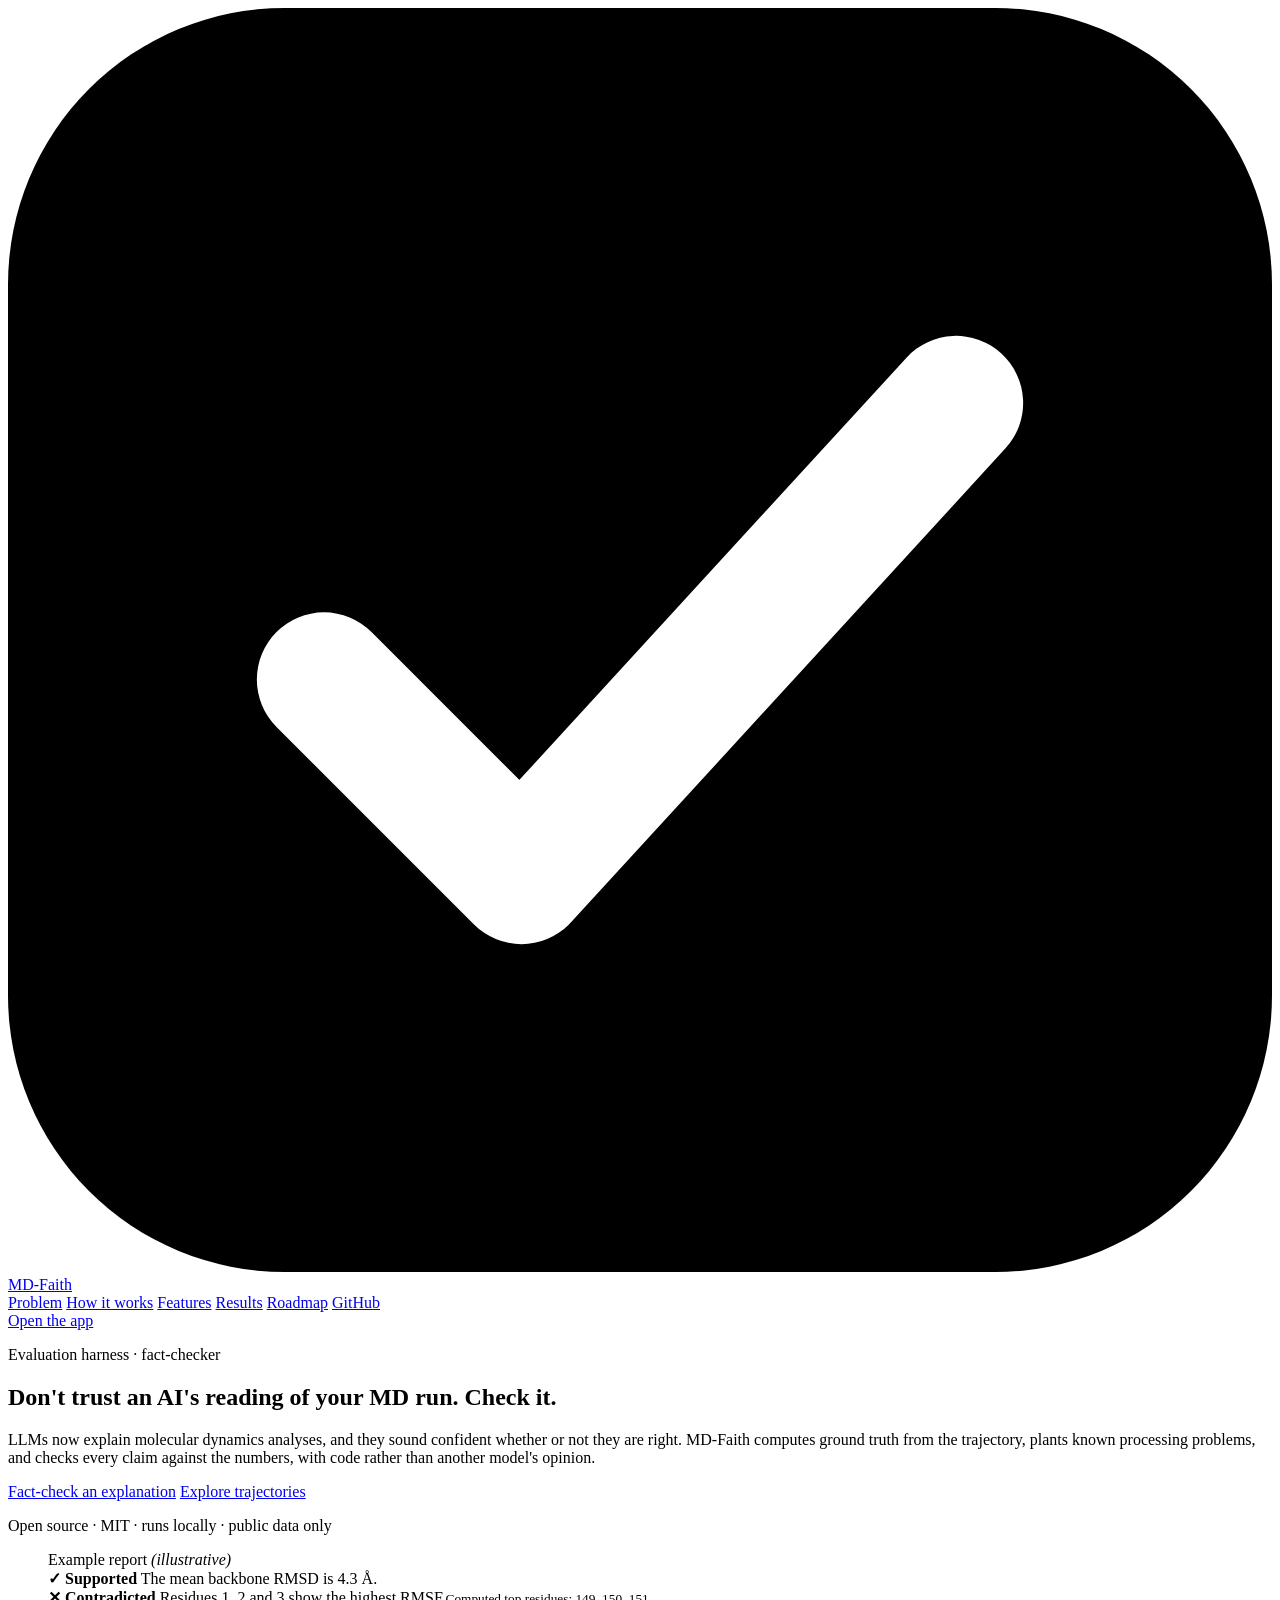
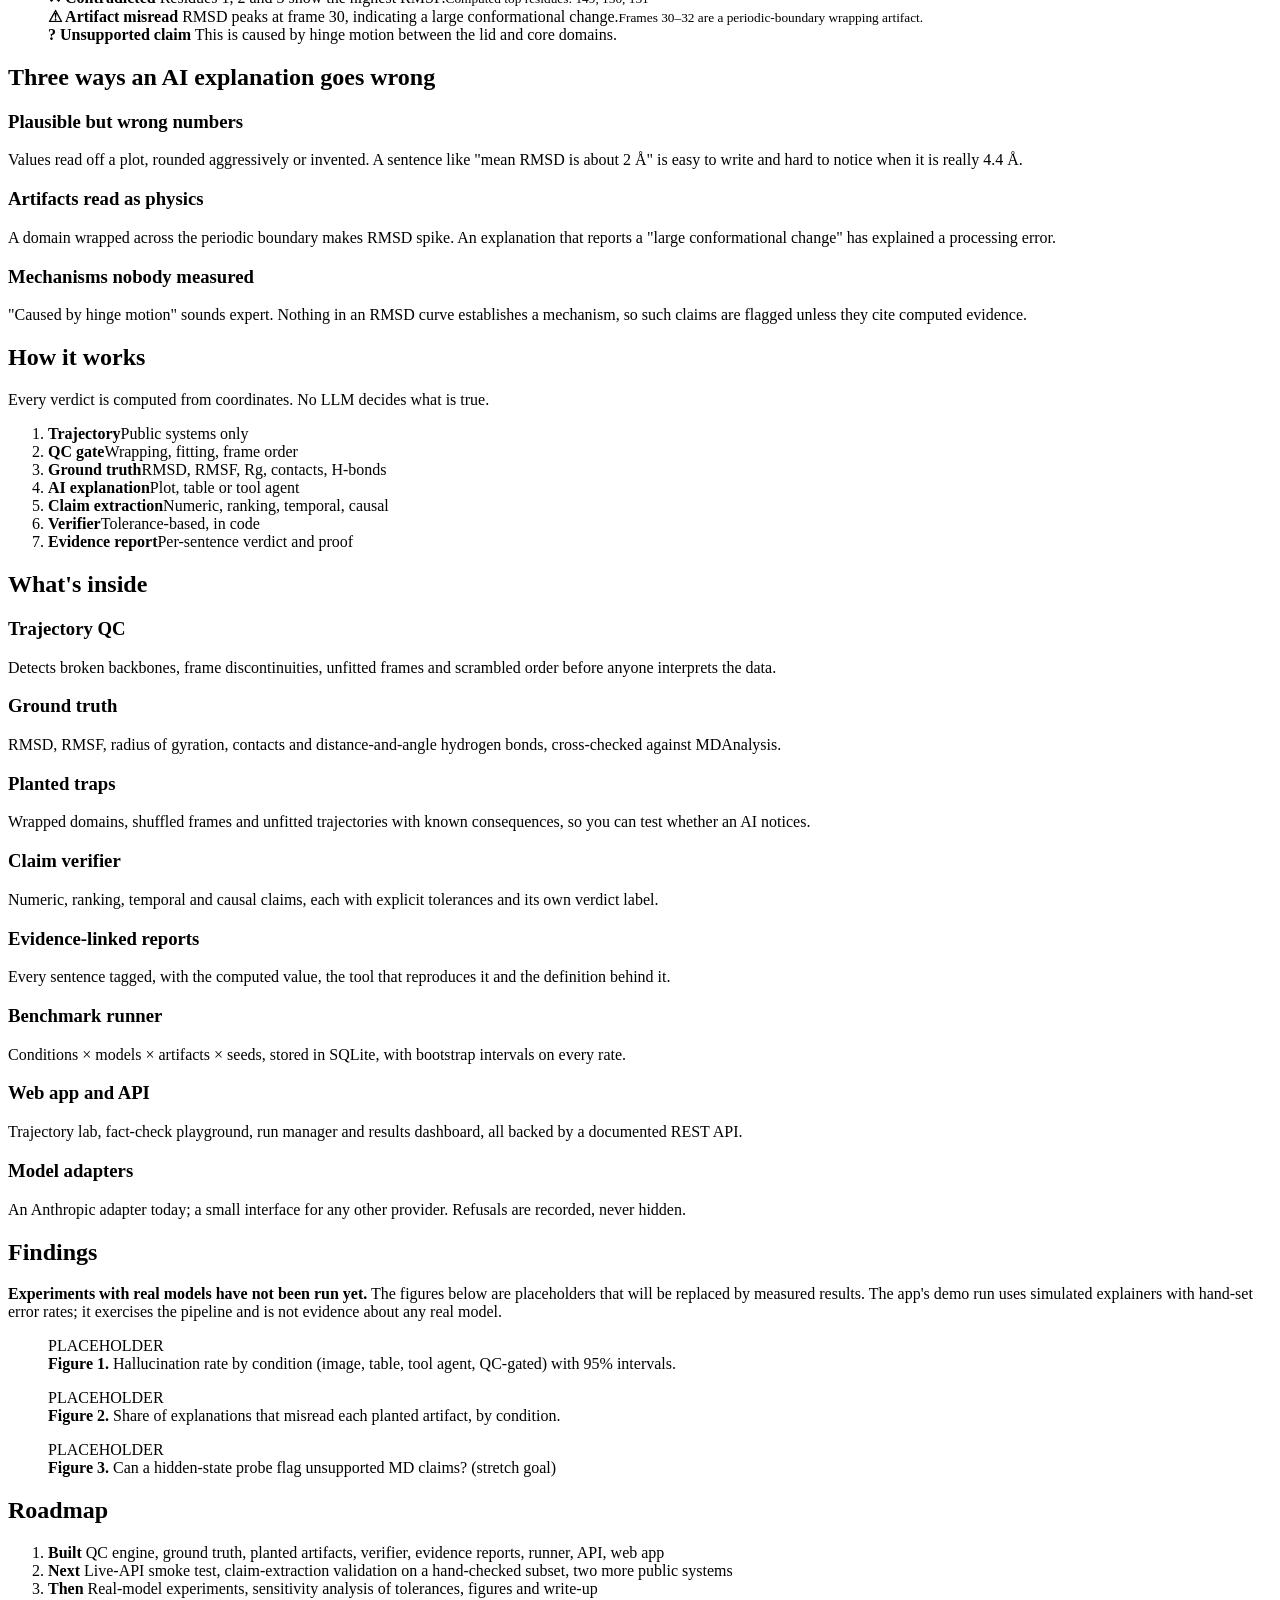
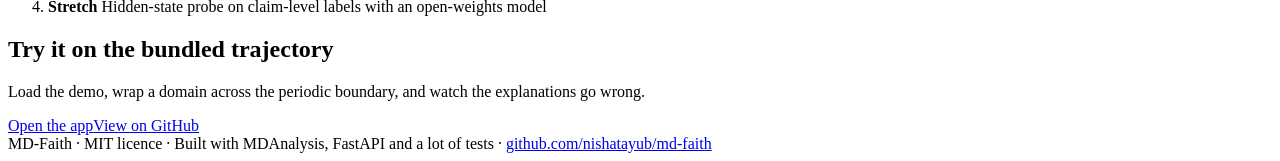
==== src/mdfaith/web/site/index.html @ cb61bacd "F10: landing website served at root" ====
<!doctype html>
<html lang="en">
<head>
  <meta charset="utf-8">
  <meta name="viewport" content="width=device-width, initial-scale=1">
  <title>MD-Faith · Check AI explanations of molecular dynamics against the trajectory</title>
  <meta name="description" content="MD-Faith computes ground truth from MD trajectories, plants known processing problems and verifies every claim an AI makes. An evaluation harness and fact-checker.">
  <meta property="og:title" content="MD-Faith: fact-check AI explanations of molecular dynamics">
  <meta property="og:description" content="Ground truth, planted traps and claim-level verification for AI-written MD analyses.">
  <link rel="icon" href="data:image/svg+xml,%3Csvg xmlns='http://www.w3.org/2000/svg' viewBox='0 0 32 32'%3E%3Crect width='32' height='32' rx='7' fill='%232a78d6'/%3E%3Cpath d='M8 17l5 5 11-12' stroke='white' stroke-width='3.4' fill='none' stroke-linecap='round' stroke-linejoin='round'/%3E%3C/svg%3E">
  <link rel="stylesheet" href="/site/site.css">
</head>
<body>
  <header class="nav">
    <a class="brand" href="#top" aria-label="MD-Faith">
      <svg viewBox="0 0 32 32" aria-hidden="true"><rect width="32" height="32" rx="7" fill="var(--accent)"/><path d="M8 17l5 5 11-12" stroke="#fff" stroke-width="3.4" fill="none" stroke-linecap="round" stroke-linejoin="round"/></svg>
      MD-Faith
    </a>
    <nav aria-label="Sections">
      <a href="#problem">Problem</a>
      <a href="#how">How it works</a>
      <a href="#features">Features</a>
      <a href="#results">Results</a>
      <a href="#roadmap">Roadmap</a>
      <a href="https://github.com/nishatayub/md-faith">GitHub</a>
    </nav>
    <a class="btn" href="/app">Open the app</a>
  </header>

  <main id="top">
    <section class="hero wrap">
      <div>
        <p class="eyebrow">Evaluation harness · fact-checker</p>
        <h1>Don't trust an AI's reading of your MD run. <span>Check it.</span></h1>
        <p class="lead">LLMs now explain molecular dynamics analyses, and they sound confident whether or not they are right. MD-Faith computes ground truth from the trajectory, plants known processing problems, and checks every claim against the numbers, with code rather than another model's opinion.</p>
        <div class="cta">
          <a class="btn btn-lg" href="/app#/verify">Fact-check an explanation</a>
          <a class="btn btn-lg btn-ghost" href="/app#/lab">Explore trajectories</a>
        </div>
        <p class="fine">Open source · MIT · runs locally · public data only</p>
      </div>
      <figure class="mock" aria-label="Example of an annotated report">
        <figcaption>Example report <em>(illustrative)</em></figcaption>
        <div class="s ok"><b>✓ Supported</b> The mean backbone RMSD is 4.3 Å.</div>
        <div class="s bad"><b>✕ Contradicted</b> Residues 1, 2 and 3 show the highest RMSF.<small>Computed top residues: 149, 150, 151</small></div>
        <div class="s art"><b>⚠ Artifact misread</b> RMSD peaks at frame 30, indicating a large conformational change.<small>Frames 30–32 are a periodic-boundary wrapping artifact.</small></div>
        <div class="s uns"><b>? Unsupported claim</b> This is caused by hinge motion between the lid and core domains.</div>
      </figure>
    </section>

    <section id="problem" class="wrap">
      <h2>Three ways an AI explanation goes wrong</h2>
      <div class="cards">
        <article><h3>Plausible but wrong numbers</h3><p>Values read off a plot, rounded aggressively or invented. A sentence like "mean RMSD is about 2 Å" is easy to write and hard to notice when it is really 4.4 Å.</p></article>
        <article><h3>Artifacts read as physics</h3><p>A domain wrapped across the periodic boundary makes RMSD spike. An explanation that reports a "large conformational change" has explained a processing error.</p></article>
        <article><h3>Mechanisms nobody measured</h3><p>"Caused by hinge motion" sounds expert. Nothing in an RMSD curve establishes a mechanism, so such claims are flagged unless they cite computed evidence.</p></article>
      </div>
    </section>

    <section id="how" class="wrap">
      <h2>How it works</h2>
      <p class="sub">Every verdict is computed from coordinates. No LLM decides what is true.</p>
      <ol class="pipeline">
        <li><b>Trajectory</b><span>Public systems only</span></li>
        <li><b>QC gate</b><span>Wrapping, fitting, frame order</span></li>
        <li><b>Ground truth</b><span>RMSD, RMSF, Rg, contacts, H-bonds</span></li>
        <li><b>AI explanation</b><span>Plot, table or tool agent</span></li>
        <li><b>Claim extraction</b><span>Numeric, ranking, temporal, causal</span></li>
        <li><b>Verifier</b><span>Tolerance-based, in code</span></li>
        <li class="end"><b>Evidence report</b><span>Per-sentence verdict and proof</span></li>
      </ol>
    </section>

    <section id="features" class="wrap">
      <h2>What's inside</h2>
      <div class="cards four">
        <article><h3>Trajectory QC</h3><p>Detects broken backbones, frame discontinuities, unfitted frames and scrambled order before anyone interprets the data.</p></article>
        <article><h3>Ground truth</h3><p>RMSD, RMSF, radius of gyration, contacts and distance-and-angle hydrogen bonds, cross-checked against MDAnalysis.</p></article>
        <article><h3>Planted traps</h3><p>Wrapped domains, shuffled frames and unfitted trajectories with known consequences, so you can test whether an AI notices.</p></article>
        <article><h3>Claim verifier</h3><p>Numeric, ranking, temporal and causal claims, each with explicit tolerances and its own verdict label.</p></article>
        <article><h3>Evidence-linked reports</h3><p>Every sentence tagged, with the computed value, the tool that reproduces it and the definition behind it.</p></article>
        <article><h3>Benchmark runner</h3><p>Conditions × models × artifacts × seeds, stored in SQLite, with bootstrap intervals on every rate.</p></article>
        <article><h3>Web app and API</h3><p>Trajectory lab, fact-check playground, run manager and results dashboard, all backed by a documented REST API.</p></article>
        <article><h3>Model adapters</h3><p>An Anthropic adapter today; a small interface for any other provider. Refusals are recorded, never hidden.</p></article>
      </div>
    </section>

    <section id="results" class="wrap">
      <h2>Findings</h2>
      <div class="note"><b>Experiments with real models have not been run yet.</b> The figures below are placeholders that will be replaced by measured results. The app's demo run uses simulated explainers with hand-set error rates; it exercises the pipeline and is not evidence about any real model.</div>
      <div class="cards three">
        <figure class="ph"><div>PLACEHOLDER</div><figcaption><b>Figure 1.</b> Hallucination rate by condition (image, table, tool agent, QC-gated) with 95% intervals.</figcaption></figure>
        <figure class="ph"><div>PLACEHOLDER</div><figcaption><b>Figure 2.</b> Share of explanations that misread each planted artifact, by condition.</figcaption></figure>
        <figure class="ph"><div>PLACEHOLDER</div><figcaption><b>Figure 3.</b> Can a hidden-state probe flag unsupported MD claims? (stretch goal)</figcaption></figure>
      </div>
    </section>

    <section id="roadmap" class="wrap">
      <h2>Roadmap</h2>
      <ol class="timeline">
        <li class="done"><b>Built</b> QC engine, ground truth, planted artifacts, verifier, evidence reports, runner, API, web app</li>
        <li><b>Next</b> Live-API smoke test, claim-extraction validation on a hand-checked subset, two more public systems</li>
        <li><b>Then</b> Real-model experiments, sensitivity analysis of tolerances, figures and write-up</li>
        <li><b>Stretch</b> Hidden-state probe on claim-level labels with an open-weights model</li>
      </ol>
    </section>

    <section class="wrap final">
      <h2>Try it on the bundled trajectory</h2>
      <p class="sub">Load the demo, wrap a domain across the periodic boundary, and watch the explanations go wrong.</p>
      <div class="cta"><a class="btn btn-lg" href="/app">Open the app</a><a class="btn btn-lg btn-ghost" href="https://github.com/nishatayub/md-faith">View on GitHub</a></div>
    </section>
  </main>

  <footer class="wrap">MD-Faith · MIT licence · Built with MDAnalysis, FastAPI and a lot of tests · <a href="https://github.com/nishatayub/md-faith">github.com/nishatayub/md-faith</a></footer>
</body>
</html>
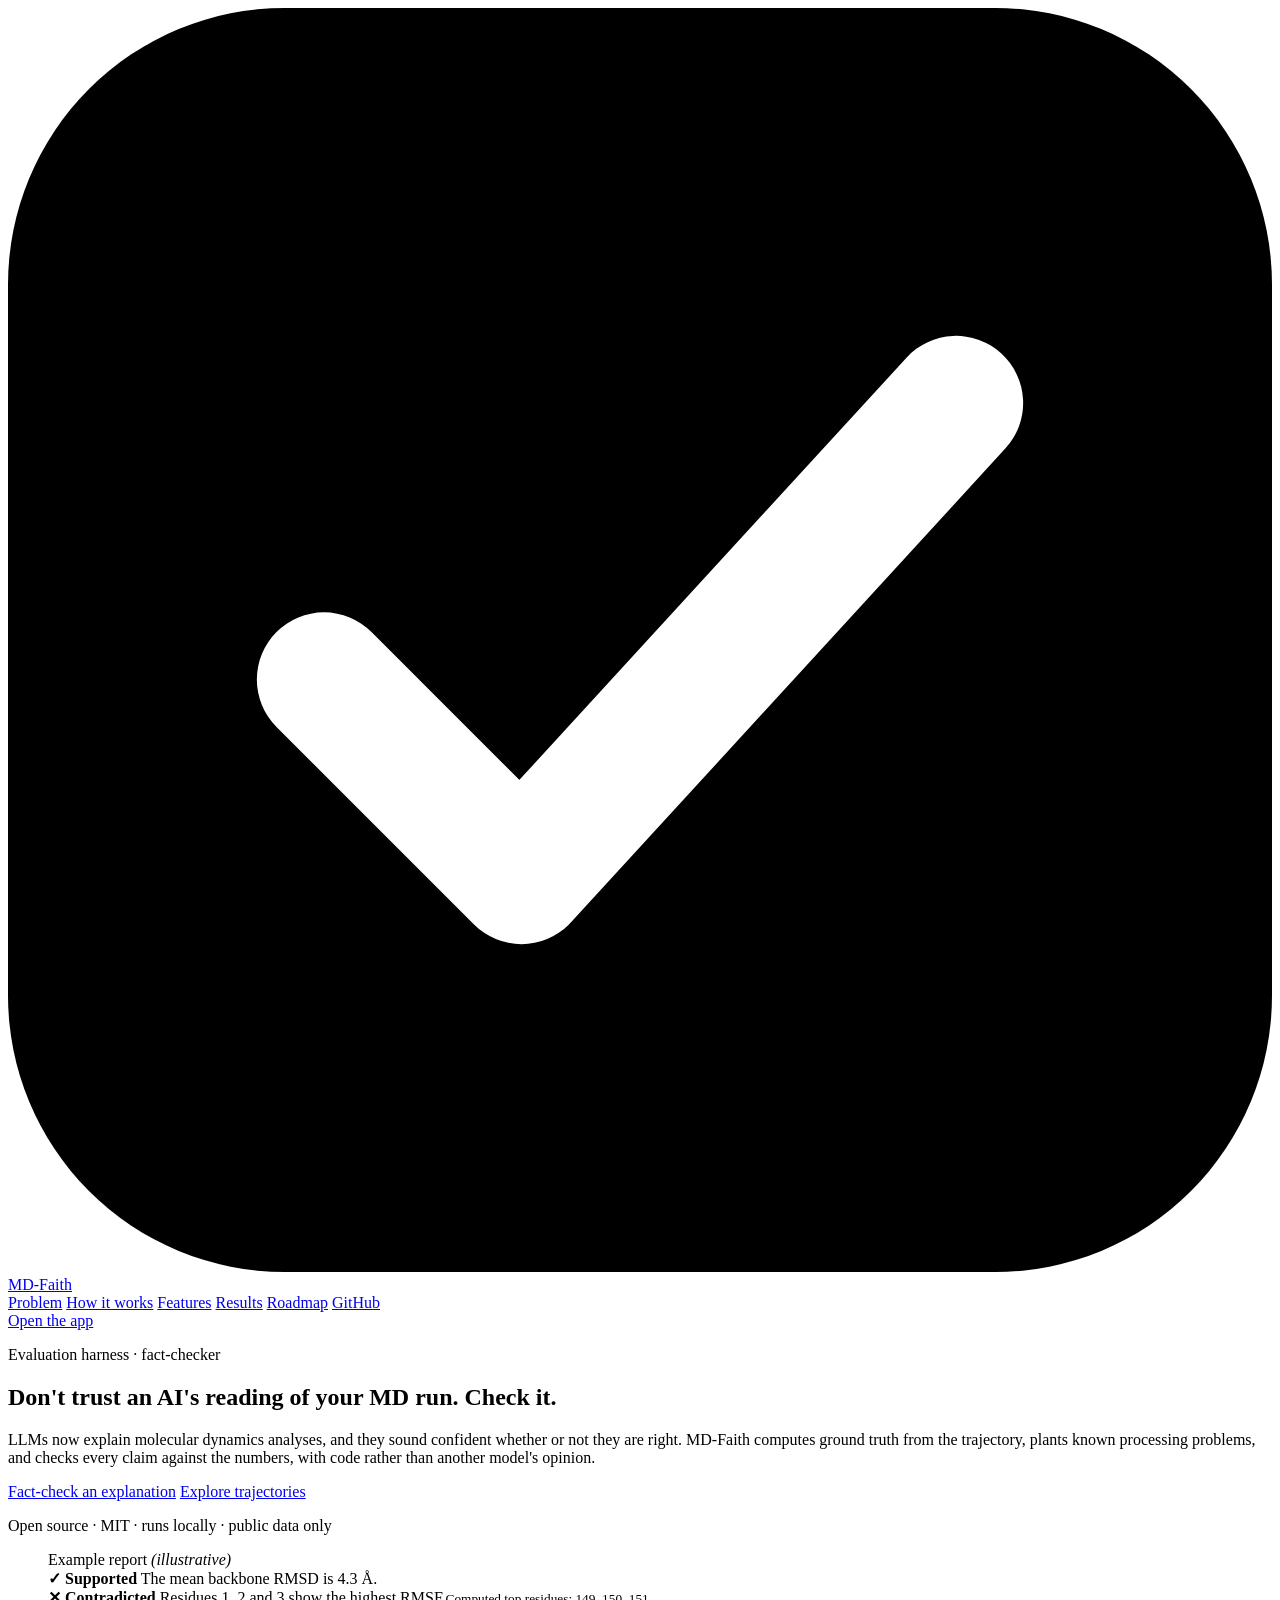
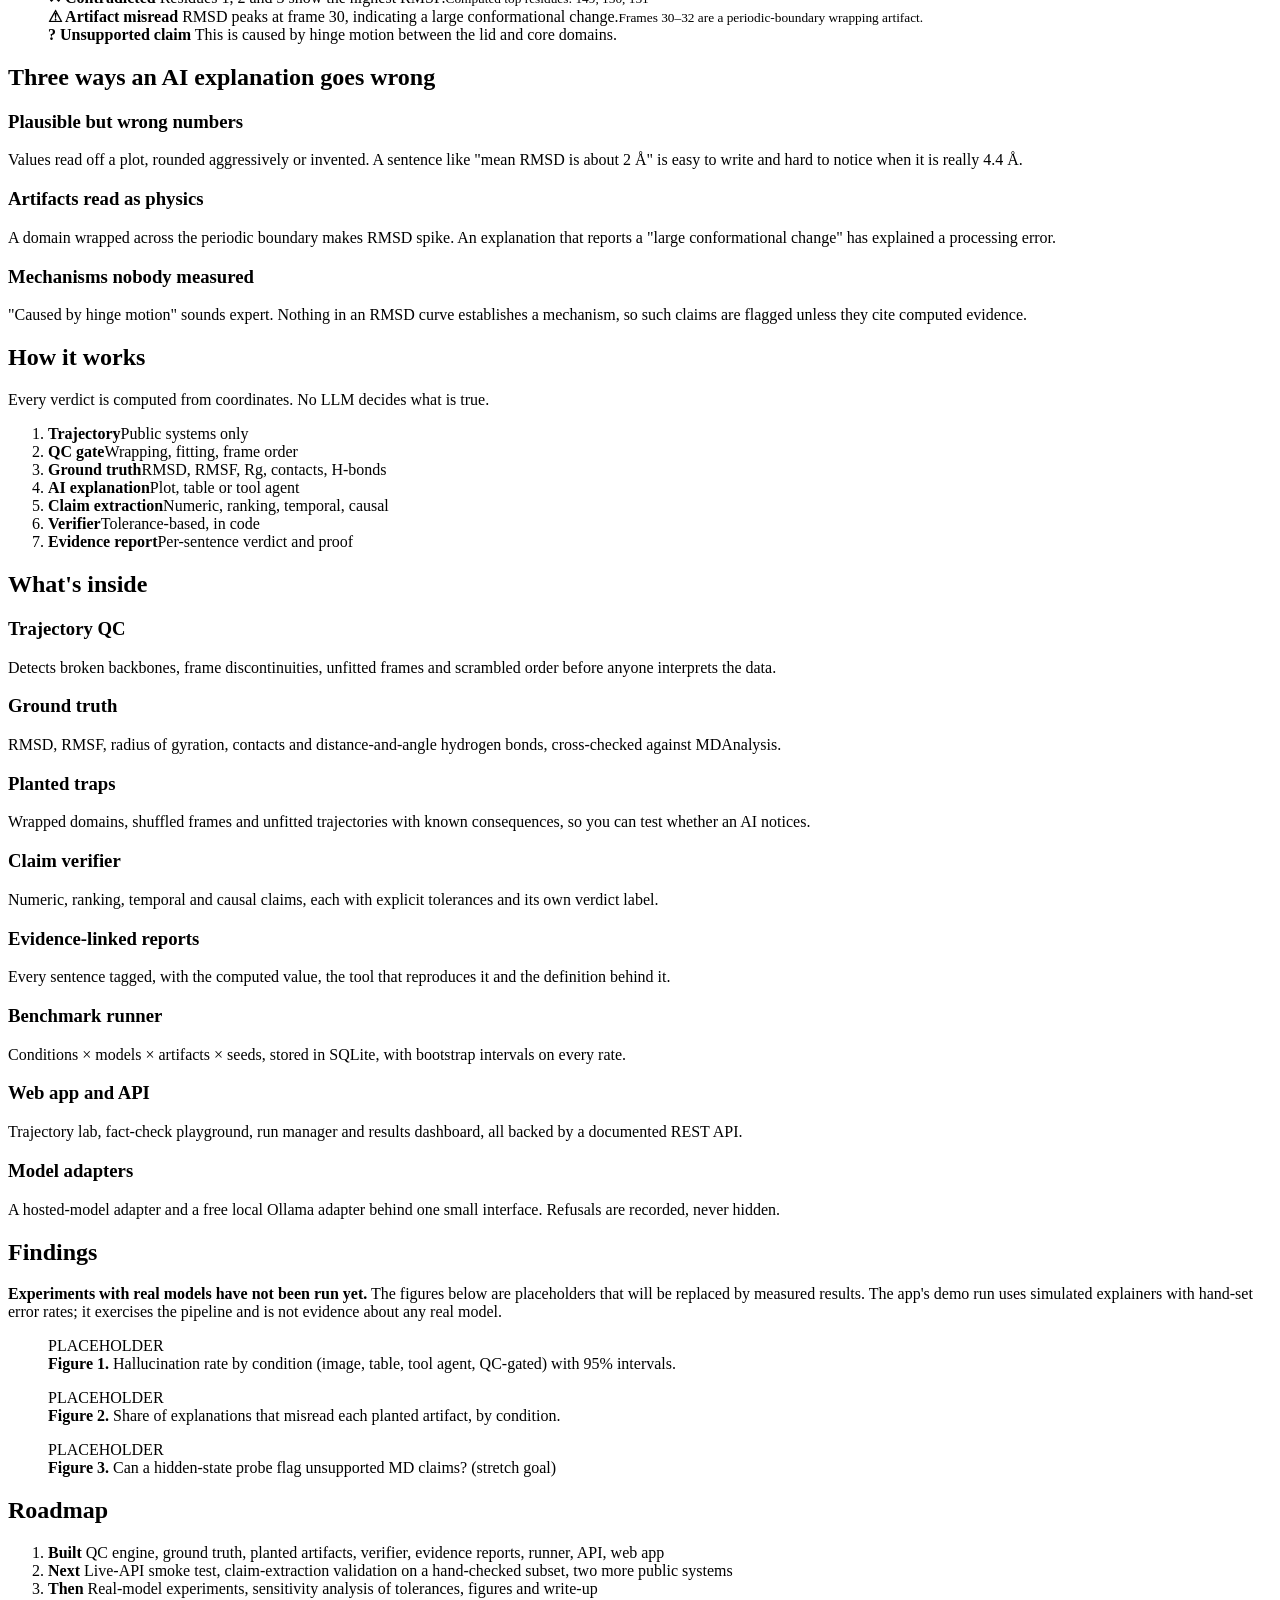
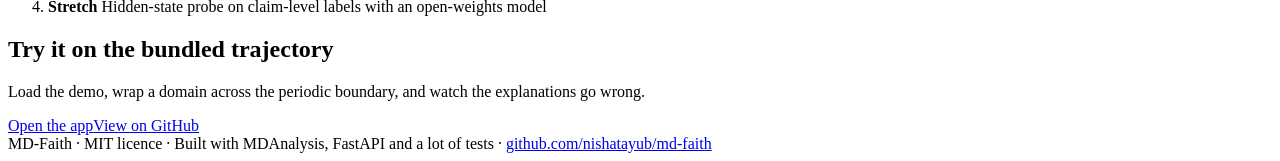
==== commit 4b089764: "F13: local Ollama models, resumable runs, grounded claim extraction, README update" ====
--- a/src/mdfaith/web/site/index.html
+++ b/src/mdfaith/web/site/index.html
@@ -81,7 +81,7 @@
         <article><h3>Evidence-linked reports</h3><p>Every sentence tagged, with the computed value, the tool that reproduces it and the definition behind it.</p></article>
         <article><h3>Benchmark runner</h3><p>Conditions × models × artifacts × seeds, stored in SQLite, with bootstrap intervals on every rate.</p></article>
         <article><h3>Web app and API</h3><p>Trajectory lab, fact-check playground, run manager and results dashboard, all backed by a documented REST API.</p></article>
-        <article><h3>Model adapters</h3><p>An Anthropic adapter today; a small interface for any other provider. Refusals are recorded, never hidden.</p></article>
+        <article><h3>Model adapters</h3><p>A hosted-model adapter and a free local Ollama adapter behind one small interface. Refusals are recorded, never hidden.</p></article>
       </div>
     </section>
 
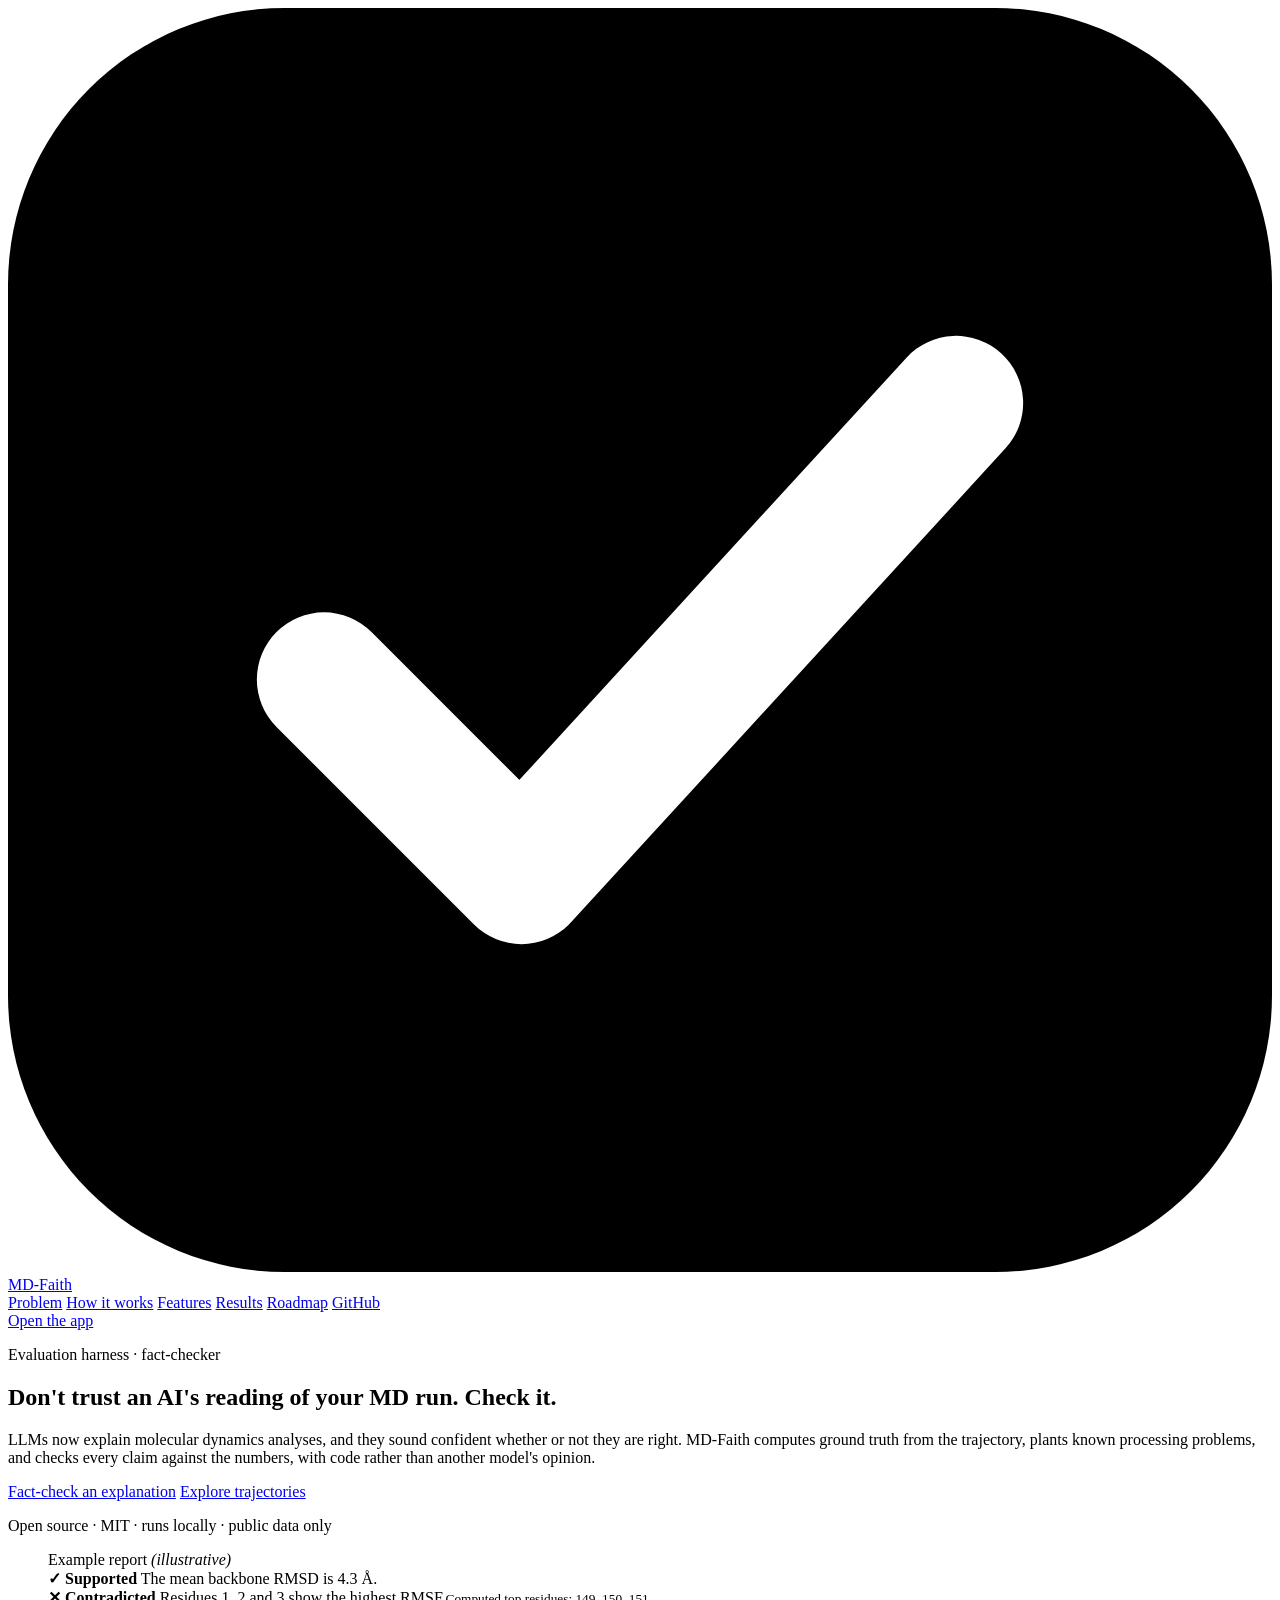
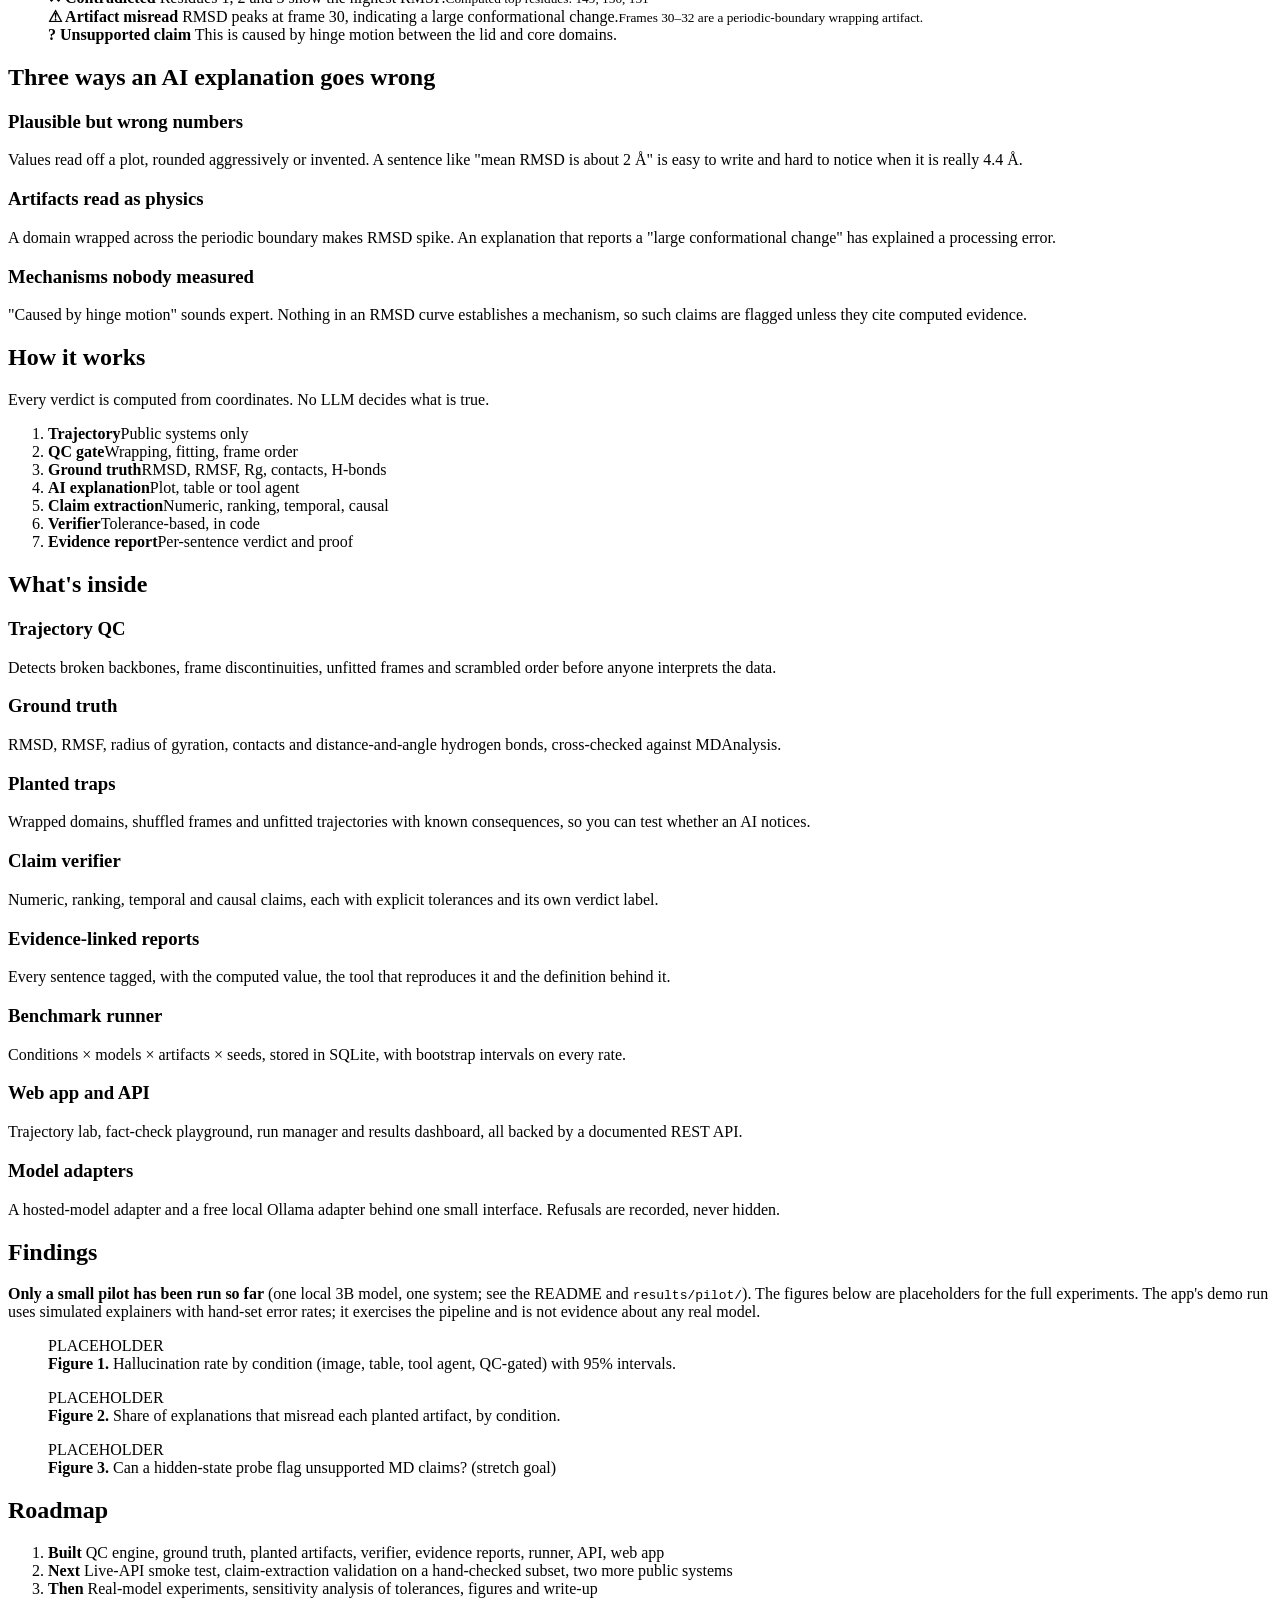
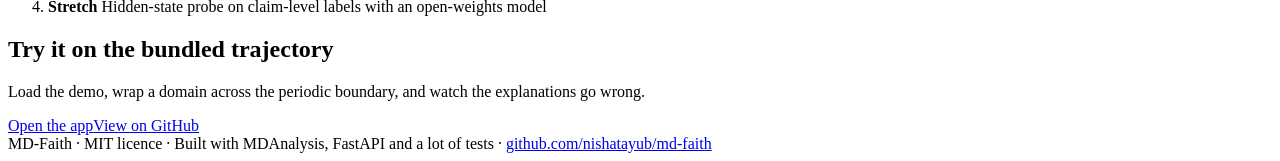
==== commit 46affe60: "F14: first real-model pilot (Qwen2.5-3B), exported results, README section" ====
--- a/src/mdfaith/web/site/index.html
+++ b/src/mdfaith/web/site/index.html
@@ -87,7 +87,7 @@
 
     <section id="results" class="wrap">
       <h2>Findings</h2>
-      <div class="note"><b>Experiments with real models have not been run yet.</b> The figures below are placeholders that will be replaced by measured results. The app's demo run uses simulated explainers with hand-set error rates; it exercises the pipeline and is not evidence about any real model.</div>
+      <div class="note"><b>Only a small pilot has been run so far</b> (one local 3B model, one system; see the README and <code>results/pilot/</code>). The figures below are placeholders for the full experiments. The app's demo run uses simulated explainers with hand-set error rates; it exercises the pipeline and is not evidence about any real model.</div>
       <div class="cards three">
         <figure class="ph"><div>PLACEHOLDER</div><figcaption><b>Figure 1.</b> Hallucination rate by condition (image, table, tool agent, QC-gated) with 95% intervals.</figcaption></figure>
         <figure class="ph"><div>PLACEHOLDER</div><figcaption><b>Figure 2.</b> Share of explanations that misread each planted artifact, by condition.</figcaption></figure>
